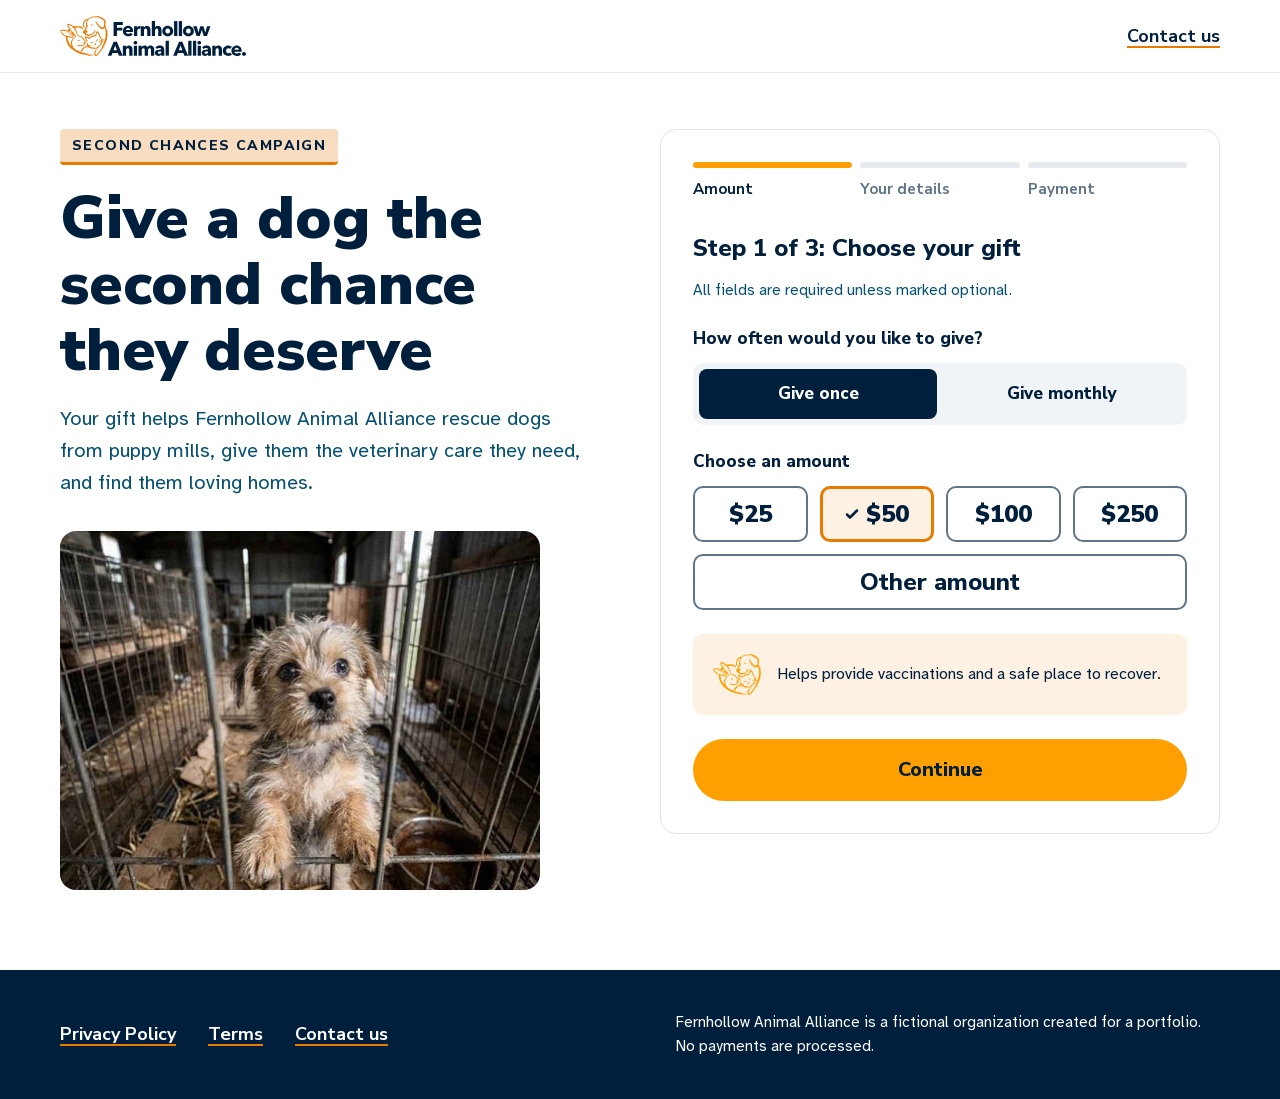
==== index.html @ 6b29ec85 "Page structure step 1" ====
<!doctype html>
<html lang="en">
  <head>
    <meta charset="utf-8" />
    <meta name="viewport" content="width=device-width, initial-scale=1" />
    <title>Donate | Fernhollow Animal Alliance</title>
    <meta
      name="description"
      content="Give a rescued dog a second chance with a gift to Fernhollow Animal Alliance, a fictional charity."
    />
    <link rel="icon" href="assets/FAA-Logo-Mark.svg" type="image/svg+xml" />

    <!-- Start downloading the two main fonts early, so text doesn't jump when they arrive -->
    <link
      rel="preload"
      href="assets/fonts/nunito-sans-latin-wght.woff2"
      as="font"
      type="font/woff2"
      crossorigin
    />
    <link
      rel="preload"
      href="assets/fonts/atkinson-hyperlegible-latin-400.woff2"
      as="font"
      type="font/woff2"
      crossorigin
    />

    <link rel="stylesheet" href="styles.css" />
    <!-- "defer" runs the script after the page has been built -->
    <script src="script.js" defer></script>
  </head>
  <body>
    <!-- Lets keyboard users jump past the header. Hidden until it gets focus. -->
    <a class="skip-link" href="#donate">Skip to donation form</a>

    <header class="site-header">
      <a href="index.html" class="logo-link">
        <img
          src="assets/FAA-Logo-horizontal.svg"
          alt="Fernhollow Animal Alliance home"
          width="220"
          height="47"
        />
      </a>
      <a href="#" class="header-link">Contact us</a>
    </header>

    <main class="page">
      <!-- Left column: the campaign story -->
      <div class="story">
        <p class="campaign-tag">Second Chances Campaign</p>
        <!-- script.js swaps this text for the B headline when the URL ends in ?v=b -->
        <h1 id="headline">Give a dog the second chance they deserve</h1>
        <p class="intro">
          Your gift helps Fernhollow Animal Alliance rescue dogs from puppy
          mills, give them the veterinary care they need, and find them loving
          homes.
        </p>
        <!-- On phones the form is below the photo, so this jumps straight to it. CSS hides it on wide screens. -->
        <a href="#donate" class="jump-link">Give now</a>
        <!-- Phones get the smaller 480px photo -->
        <img
          class="story-photo"
          src="assets/Biscuit-puppy-optimized.jpg"
          srcset="
            assets/Biscuit-puppy-optimized-480.jpg 480w,
            assets/Biscuit-puppy-optimized.jpg     962w
          "
          sizes="(max-width: 600px) 100vw, 480px"
          width="962"
          height="720"
          alt="Biscuit, a small scruffy puppy, looks out through the bars of a wire cage."
        />
      </div>

      <!-- Right column: the donation form card -->
      <div class="form-card" id="donate">
        <!-- Progress bar. The colored bars are drawn by CSS. -->
        <ol class="progress" aria-label="Donation progress">
          <li class="progress-step" aria-current="step">Amount</li>
          <li class="progress-step">Your details</li>
          <li class="progress-step">Payment</li>
        </ol>

        <!-- novalidate turns off the browser's own error bubbles, so we can show our own messages -->
        <form class="donation-form" id="donation-form" novalidate>
          <!-- Step 1: Choose your gift -->
          <section
            class="form-step"
            id="step-1"
            aria-labelledby="step-1-heading"
          >
            <!-- tabindex="-1" lets the script move focus here when the step changes -->
            <h2 id="step-1-heading" tabindex="-1">
              Step 1 of 3: Choose your gift
            </h2>
            <p class="required-note">
              All fields are required unless marked optional.
            </p>

            <!-- Real radio buttons, styled by CSS to look like a two-part toggle -->
            <fieldset class="frequency">
              <legend>How often would you like to give?</legend>
              <label class="frequency-option">
                <input type="radio" name="frequency" value="once" checked />
                <span>Give once</span>
              </label>
              <label class="frequency-option">
                <input type="radio" name="frequency" value="monthly" />
                <span>Give monthly</span>
              </label>
            </fieldset>

            <!-- Shown by script.js only when "Give monthly" is picked -->
            <p class="monthly-note" id="monthly-note" hidden>
              Monthly gifts let us plan rescues ahead. Cancel any time.
            </p>

            <!-- script.js changes these values and labels when the donor switches to monthly -->
            <fieldset class="amounts">
              <legend>Choose an amount</legend>
              <div class="amount-grid">
                <label class="amount-option">
                  <input type="radio" name="amount" value="25" />
                  <svg
                    class="check-icon"
                    aria-hidden="true"
                    focusable="false"
                    viewBox="0 0 16 16"
                    width="16"
                    height="16"
                  >
                    <path
                      d="M3 8.5l3 3 7-7"
                      fill="none"
                      stroke="currentColor"
                      stroke-width="2.5"
                      stroke-linecap="round"
                      stroke-linejoin="round"
                    />
                  </svg>
                  <span class="amount-text">$25</span>
                </label>
                <label class="amount-option">
                  <input type="radio" name="amount" value="50" checked />
                  <svg
                    class="check-icon"
                    aria-hidden="true"
                    focusable="false"
                    viewBox="0 0 16 16"
                    width="16"
                    height="16"
                  >
                    <path
                      d="M3 8.5l3 3 7-7"
                      fill="none"
                      stroke="currentColor"
                      stroke-width="2.5"
                      stroke-linecap="round"
                      stroke-linejoin="round"
                    />
                  </svg>
                  <span class="amount-text">$50</span>
                </label>
                <label class="amount-option">
                  <input type="radio" name="amount" value="100" />
                  <svg
                    class="check-icon"
                    aria-hidden="true"
                    focusable="false"
                    viewBox="0 0 16 16"
                    width="16"
                    height="16"
                  >
                    <path
                      d="M3 8.5l3 3 7-7"
                      fill="none"
                      stroke="currentColor"
                      stroke-width="2.5"
                      stroke-linecap="round"
                      stroke-linejoin="round"
                    />
                  </svg>
                  <span class="amount-text">$100</span>
                </label>
                <label class="amount-option">
                  <input type="radio" name="amount" value="250" />
                  <svg
                    class="check-icon"
                    aria-hidden="true"
                    focusable="false"
                    viewBox="0 0 16 16"
                    width="16"
                    height="16"
                  >
                    <path
                      d="M3 8.5l3 3 7-7"
                      fill="none"
                      stroke="currentColor"
                      stroke-width="2.5"
                      stroke-linecap="round"
                      stroke-linejoin="round"
                    />
                  </svg>
                  <span class="amount-text">$250</span>
                </label>
                <label class="amount-option amount-option-other">
                  <input type="radio" name="amount" value="other" />
                  <svg
                    class="check-icon"
                    aria-hidden="true"
                    focusable="false"
                    viewBox="0 0 16 16"
                    width="16"
                    height="16"
                  >
                    <path
                      d="M3 8.5l3 3 7-7"
                      fill="none"
                      stroke="currentColor"
                      stroke-width="2.5"
                      stroke-linecap="round"
                      stroke-linejoin="round"
                    />
                  </svg>
                  <span class="amount-text">Other amount</span>
                </label>
              </div>
            </fieldset>

            <!-- Shown by script.js only when "Other amount" is picked -->
            <div class="other-amount" id="other-amount-box" hidden>
              <label for="other-amount">Other amount (USD)</label>
              <p class="hint" id="other-amount-hint">Minimum gift is $5</p>
              <div class="money-input">
                <!-- The label already says USD, so screen readers skip the $ sign -->
                <span class="money-prefix" aria-hidden="true">$</span>
                <input
                  type="text"
                  id="other-amount"
                  name="other-amount"
                  inputmode="decimal"
                  autocomplete="off"
                  aria-describedby="other-amount-hint other-amount-error"
                />
              </div>
              <!-- Empty until there's an error to show. All amount errors go here. -->
              <p class="error-message" id="other-amount-error"></p>
            </div>

            <!-- Screen readers read this out politely whenever the amount changes -->
            <div class="impact">
              <img
                class="impact-icon"
                src="assets/FAA-Logo-Mark.svg"
                alt=""
                width="48"
                height="40"
              />
              <p class="impact-message" id="impact-message" aria-live="polite">
                Helps provide vaccinations and a safe place to recover.
              </p>
            </div>

            <button type="submit" class="button-primary">Continue</button>
          </section>
        </form>
      </div>
    </main>

    <footer class="site-footer">
      <ul class="footer-links">
        <li><a href="#">Privacy Policy</a></li>
        <li><a href="#">Terms</a></li>
        <li><a href="#">Contact us</a></li>
      </ul>
      <p class="footer-note">
        Fernhollow Animal Alliance is a fictional organization created for a
        portfolio. No payments are processed.
      </p>
    </footer>
  </body>
</html>
---- styles.css ----
/* ==========================================================
   Fonts
   Loaded from our own files. "swap" shows text straight away
   in a backup font, then switches when the real font arrives.
   ========================================================== */

/* Nunito Sans is a variable font: one file holds every weight
   from 200 to 1000, so we tell the browser the full range */
@font-face {
  font-family: "Nunito Sans";
  src: url("assets/fonts/nunito-sans-latin-wght.woff2") format("woff2");
  font-weight: 200 1000;
  font-display: swap;
}

@font-face {
  font-family: "Atkinson Hyperlegible";
  src: url("assets/fonts/atkinson-hyperlegible-latin-400.woff2") format("woff2");
  font-weight: 400;
  font-display: swap;
}

@font-face {
  font-family: "Atkinson Hyperlegible";
  src: url("assets/fonts/atkinson-hyperlegible-latin-700.woff2") format("woff2");
  font-weight: 700;
  font-display: swap;
}

/* ==========================================================
   Variables
   Brand colors, fonts and sizes, so we only have to change
   them in one place. Contrast notes come from _tokens.scss.
   ========================================================== */

:root {
  /* Colors */
  --navy: #001f3d; /* Main text. 16.6:1 on white */
  --teal: #045174; /* Intro text. 8.6:1 on white */
  --amber: #ffa000; /* Buttons, with navy text (8.1:1) */
  --orange: #e87a00; /* Borders and underlines only, never text on white */
  --peach: #f8dcbf;
  --cream: #fdf1e4;
  --slate: #5f7486; /* Small text and form control borders. 4.9:1 on white */
  --mist: #f1f4f7;
  --line: #dfe4e9; /* Card edges only */
  --line-light: #e6eaee; /* Decorative lines only */
  --white: #fff;

  /* Fonts */
  --font-heading: "Nunito Sans", system-ui, sans-serif;
  --font-body: "Atkinson Hyperlegible", system-ui, sans-serif;

  /* Rounded corners */
  --radius-sm: 4px;
  --radius-md: 10px;
  --radius-lg: 16px;
  --radius-pill: 999px;

  /* Layout */
  --container-max: 1160px;
  --gutter: 16px; /* Space at the sides of the page. Grows on wide screens. */

  /* Focus outline */
  --focus-width: 3px;
  --focus-offset: 3px;
}

/* ==========================================================
   Basics
   ========================================================== */

/* Make widths include padding and borders, so sizes add up as expected */
*,
*::before,
*::after {
  box-sizing: border-box;
}

/* Remove the browser's default spacing. We add our own. */
body,
h1,
h2,
p,
ol,
ul,
fieldset {
  margin: 0;
}

body {
  background: var(--white);
  color: var(--navy);
  font-family: var(--font-body);
  font-size: 1rem;
  line-height: 1.5;
}

/* Images never grow wider than the space they sit in */
img,
svg {
  display: block;
  max-width: 100%;
}

img {
  height: auto;
}

/* Form controls use the page font instead of the browser's own */
input,
button {
  font: inherit;
}

/* Anything with the "hidden" attribute stays hidden,
   even if another rule below gives it a display style */
[hidden] {
  display: none !important;
}

/* ==========================================================
   Shared pieces
   ========================================================== */

/* A clear outline on whatever has keyboard focus */
:focus-visible {
  outline: var(--focus-width) solid var(--navy);
  outline-offset: var(--focus-offset);
}

/* Navy text with an orange underline. Orange is decoration only. */
a {
  color: var(--navy);
  text-decoration-color: var(--orange);
  text-decoration-thickness: 2px;
  text-underline-offset: 4px;
}

/* Hidden above the page until someone presses Tab */
.skip-link {
  position: absolute;
  top: -100px;
  left: var(--gutter);
  z-index: 10;
  padding: 12px 20px;
  border-radius: var(--radius-pill);
  background: var(--amber);
  font-family: var(--font-heading);
  font-weight: 800;
  text-decoration: none;
}

.skip-link:focus {
  top: 16px;
}

/* The amber button style, shared by Continue and the "Give now" link.
   Navy text on amber (8.1:1) and on orange when hovered (5.7:1). */
.button-primary,
.jump-link {
  display: block;
  width: 100%;
  padding: 16px 24px;
  border: 0;
  border-radius: var(--radius-pill);
  background: var(--amber);
  color: var(--navy);
  font-family: var(--font-heading);
  font-size: 1.25rem;
  font-weight: 800;
  text-align: center;
  text-decoration: none;
  cursor: pointer;
}

.button-primary:hover,
.jump-link:hover {
  background: var(--orange);
}

/* ==========================================================
   Page layout
   Phones first: one column. Wide screens: two columns.
   The side padding keeps content inside 1160px, centered,
   while the header border and footer color still reach the edges.
   ========================================================== */

.site-header,
.page,
.site-footer {
  padding-inline: max(var(--gutter), (100% - var(--container-max)) / 2);
}

.page {
  display: grid;
  gap: 40px;
  padding-block: 32px 56px;
}

/* ==========================================================
   Header
   ========================================================== */

.site-header {
  display: flex;
  align-items: center;
  justify-content: space-between;
  gap: 16px;
  padding-block: 16px;
  border-bottom: 1px solid var(--line-light);
}

.logo-link img {
  width: 170px;
}

.header-link {
  font-family: var(--font-heading);
  font-weight: 700;
  font-size: 1.125rem;
}

/* ==========================================================
   Story column (left)
   ========================================================== */

.campaign-tag {
  display: inline-block;
  padding: 6px 12px;
  border-bottom: 3px solid var(--orange);
  border-radius: var(--radius-sm);
  background: var(--peach);
  font-family: var(--font-heading);
  font-size: 0.875rem;
  font-weight: 800;
  letter-spacing: 0.1em;
  text-transform: uppercase;
}

/* Grows with the screen, between 36px and 60px */
h1 {
  margin-top: 20px;
  font-family: var(--font-heading);
  font-size: clamp(2.25rem, 1.5rem + 3vw, 3.75rem);
  font-weight: 900;
  line-height: 1.1;
}

.intro {
  max-width: 36rem;
  margin-top: 20px;
  color: var(--teal);
  font-size: 1.125rem;
  line-height: 1.6;
}

.jump-link {
  margin-top: 24px;
}

.story-photo {
  width: 100%;
  max-width: 480px;
  margin-top: 32px;
  border-radius: var(--radius-lg);
}

/* ==========================================================
   Form card (right)
   ========================================================== */

.form-card {
  padding: 24px;
  border: 1px solid var(--line);
  border-radius: var(--radius-lg);
  background: var(--white);
  /* Leaves a little space above the card when a link jumps to it */
  scroll-margin-top: 16px;
}

/* Progress bar: a thin bar above each step name */
.progress {
  display: grid;
  grid-template-columns: repeat(3, 1fr);
  gap: 8px;
  margin-bottom: 32px;
  padding: 0;
  list-style: none;
  color: var(--slate);
  font-family: var(--font-heading);
  font-size: 0.95rem;
  font-weight: 700;
}

.progress-step::before {
  content: "";
  display: block;
  height: 6px;
  margin-bottom: 10px;
  border-radius: var(--radius-pill);
  background: var(--line-light);
}

/* The step the donor is on */
.progress-step[aria-current="step"] {
  color: var(--navy);
}

.progress-step[aria-current="step"]::before {
  background: var(--amber);
}

/* Each step stacks its parts with even space between them */
.form-step {
  display: flex;
  flex-direction: column;
  gap: 24px;
}

.form-step h2 {
  font-family: var(--font-heading);
  font-size: 1.5rem;
  font-weight: 800;
  line-height: 1.25;
}

.required-note {
  margin-top: -8px;
  color: var(--teal);
  font-size: 0.95rem;
}

/* Remove the default box around groups of options */
fieldset {
  min-width: 0;
  padding: 0;
  border: 0;
}

legend {
  padding: 0 0 12px;
  font-family: var(--font-heading);
  font-size: 1.0625rem;
  font-weight: 800;
}

/* Hidden on screen but still read by screen readers.
   Used for the "Error:" label, and for the real radio circles,
   where the styled box around each one is what people see. */
.visually-hidden,
.frequency-option input,
.amount-option input {
  position: absolute;
  width: 1px;
  height: 1px;
  overflow: hidden;
  clip-path: inset(50%);
  white-space: nowrap;
}

/* --- Frequency: two radios that look like one toggle --- */

.frequency {
  display: grid;
  grid-template-columns: 1fr 1fr;
}

.frequency-option {
  padding: 6px;
  background: var(--mist);
  cursor: pointer;
}

.frequency-option:first-of-type {
  padding-right: 3px;
  border-radius: var(--radius-md) 0 0 var(--radius-md);
}

.frequency-option:last-of-type {
  padding-left: 3px;
  border-radius: 0 var(--radius-md) var(--radius-md) 0;
}

.frequency-option span {
  display: block;
  padding: 12px 8px;
  border-radius: 8px;
  font-family: var(--font-heading);
  font-size: 1.0625rem;
  font-weight: 800;
  text-align: center;
}

/* The chosen option fills navy */
.frequency-option input:checked + span {
  background: var(--navy);
  color: var(--white);
}

/* The radio itself is hidden, so show the focus outline on its box instead */
.frequency-option:has(input:focus-visible) {
  outline: var(--focus-width) solid var(--navy);
  outline-offset: var(--focus-offset);
}

.monthly-note {
  margin-top: -8px;
  color: var(--teal);
}

/* --- Amounts --- */

/* Two across on small phones, so "$250" still fits */
.amount-grid {
  display: grid;
  grid-template-columns: repeat(2, 1fr);
  gap: 12px;
}

.amount-option {
  display: flex;
  align-items: center;
  justify-content: center;
  gap: 6px;
  min-height: 56px;
  padding: 8px;
  border: 2px solid var(--slate);
  border-radius: var(--radius-md);
  background: var(--white);
  font-family: var(--font-heading);
  font-size: 1.375rem;
  font-weight: 900;
  cursor: pointer;
}

/* "Other amount" takes a whole row */
.amount-option-other {
  grid-column: 1 / -1;
  font-size: 1.125rem;
  font-weight: 800;
}

.amount-option:hover {
  border-color: var(--navy);
}

/* The check icon only shows on the chosen amount */
.check-icon {
  display: none;
  flex-shrink: 0;
}

/* The chosen amount: thicker orange border, cream fill and a check icon,
   so it never relies on color alone. The padding shrinks by 1px to make
   up for the thicker border, so the box stays the same size. */
.amount-option:has(input:checked) {
  padding: 7px;
  border: 3px solid var(--orange);
  background: var(--cream);
}

.amount-option:has(input:checked) .check-icon {
  display: block;
}

/* The radio itself is hidden, so show the focus outline on its box instead */
.amount-option:has(input:focus-visible) {
  outline: var(--focus-width) solid var(--navy);
  outline-offset: var(--focus-offset);
}

/* --- Other amount box --- */

.other-amount label {
  display: block;
  font-family: var(--font-heading);
  font-size: 1.0625rem;
  font-weight: 800;
}

.hint {
  margin-bottom: 8px;
  color: var(--slate);
  font-size: 0.95rem;
}

/* The $ sits inside the input, on the left */
.money-input {
  position: relative;
}

.money-prefix {
  position: absolute;
  top: 50%;
  left: 14px;
  transform: translateY(-50%);
  font-size: 1.125rem;
}

.money-input input {
  width: 100%;
  min-height: 48px;
  padding: 8px 12px 8px 30px;
  border: 2px solid var(--slate);
  border-radius: var(--radius-md);
  color: var(--navy);
  font-size: 1.125rem;
}

/* When typing in the box: a navy border with a soft peach ring around it,
   instead of the usual navy outline, which looked too heavy here.
   The see-through outline only shows in Windows high-contrast mode,
   which removes shadows, so focus is still visible there. */
.money-input input:focus-visible {
  border-color: var(--navy);
  outline: 2px solid transparent;
  box-shadow: 0 0 0 4px var(--peach);
}

/* --- Errors --- */

/* A field group with an error gets an orange stripe down its left side */
.has-error {
  padding-left: 12px;
  border-left: 4px solid var(--orange);
}

/* An input with an error gets a navy border, not orange,
   because orange is too faint for a field's edge (2.9:1) */
.money-input input[aria-invalid="true"] {
  border-color: var(--navy);
}

/* Bold navy words with a "!" icon, so errors never rely on color alone */
.error-message {
  display: flex;
  align-items: flex-start;
  gap: 8px;
  margin-top: 8px;
  font-weight: 700;
}

/* Empty error spots take up no space */
.error-message:empty {
  display: none;
}

/* Navy "!" on an orange circle (5.7:1) */
.error-icon {
  display: grid;
  place-items: center;
  flex-shrink: 0;
  width: 20px;
  height: 20px;
  margin-top: 2px;
  border-radius: 50%;
  background: var(--orange);
  color: var(--navy);
  font-family: var(--font-heading);
  font-size: 0.8125rem;
  font-weight: 900;
}

/* --- Impact message --- */

.impact {
  display: flex;
  align-items: center;
  gap: 16px;
  padding: 20px;
  border-radius: var(--radius-md);
  background: var(--cream);
}

.impact-icon {
  flex-shrink: 0;
}

/* ==========================================================
   Footer
   ========================================================== */

.site-footer {
  display: flex;
  flex-wrap: wrap;
  align-items: center;
  justify-content: space-between;
  gap: 24px;
  padding-block: 40px;
  background: var(--navy);
  color: var(--white);
}

.footer-links {
  display: flex;
  flex-wrap: wrap;
  gap: 12px 32px;
  padding: 0;
  list-style: none;
}

/* White links with orange underlines. Orange on navy passes (5.7:1). */
.site-footer a {
  color: var(--white);
  font-family: var(--font-heading);
  font-size: 1.125rem;
  font-weight: 700;
}

/* Navy outlines would vanish on the navy footer, so use amber here */
.site-footer :focus-visible {
  outline-color: var(--amber);
}

.footer-note {
  max-width: 34rem;
  font-size: 0.95rem;
  line-height: 1.6;
}

/* ==========================================================
   Wider screens
   Sizes are in em, so the layout also adapts at 200% zoom.
   ========================================================== */

/* 480px and up: amounts fit four across */
@media (min-width: 30em) {
  .amount-grid {
    grid-template-columns: repeat(4, 1fr);
  }
}

/* 900px and up: story on the left, form on the right */
@media (min-width: 56.25em) {
  :root {
    --gutter: 24px;
  }

  .page {
    grid-template-columns: 1fr minmax(0, 560px);
    gap: 64px;
    align-items: start;
    padding-block: 56px 80px;
  }

  .logo-link img {
    width: 186px;
  }

  .intro {
    font-size: 1.25rem;
  }

  /* The form is already in view, so the jump link isn't needed */
  .jump-link {
    display: none;
  }

  .form-card {
    padding: 32px;
  }

  .amount-option {
    font-size: 1.5rem;
  }
}

/* ==========================================================
   Motion
   Smooth scrolling and color fades only for people who
   haven't asked their device to reduce motion.
   ========================================================== */

@media (prefers-reduced-motion: no-preference) {
  html {
    scroll-behavior: smooth;
  }

  .button-primary,
  .jump-link,
  .amount-option,
  .frequency-option span {
    transition:
      background-color 0.15s,
      border-color 0.15s,
      color 0.15s;
  }
}
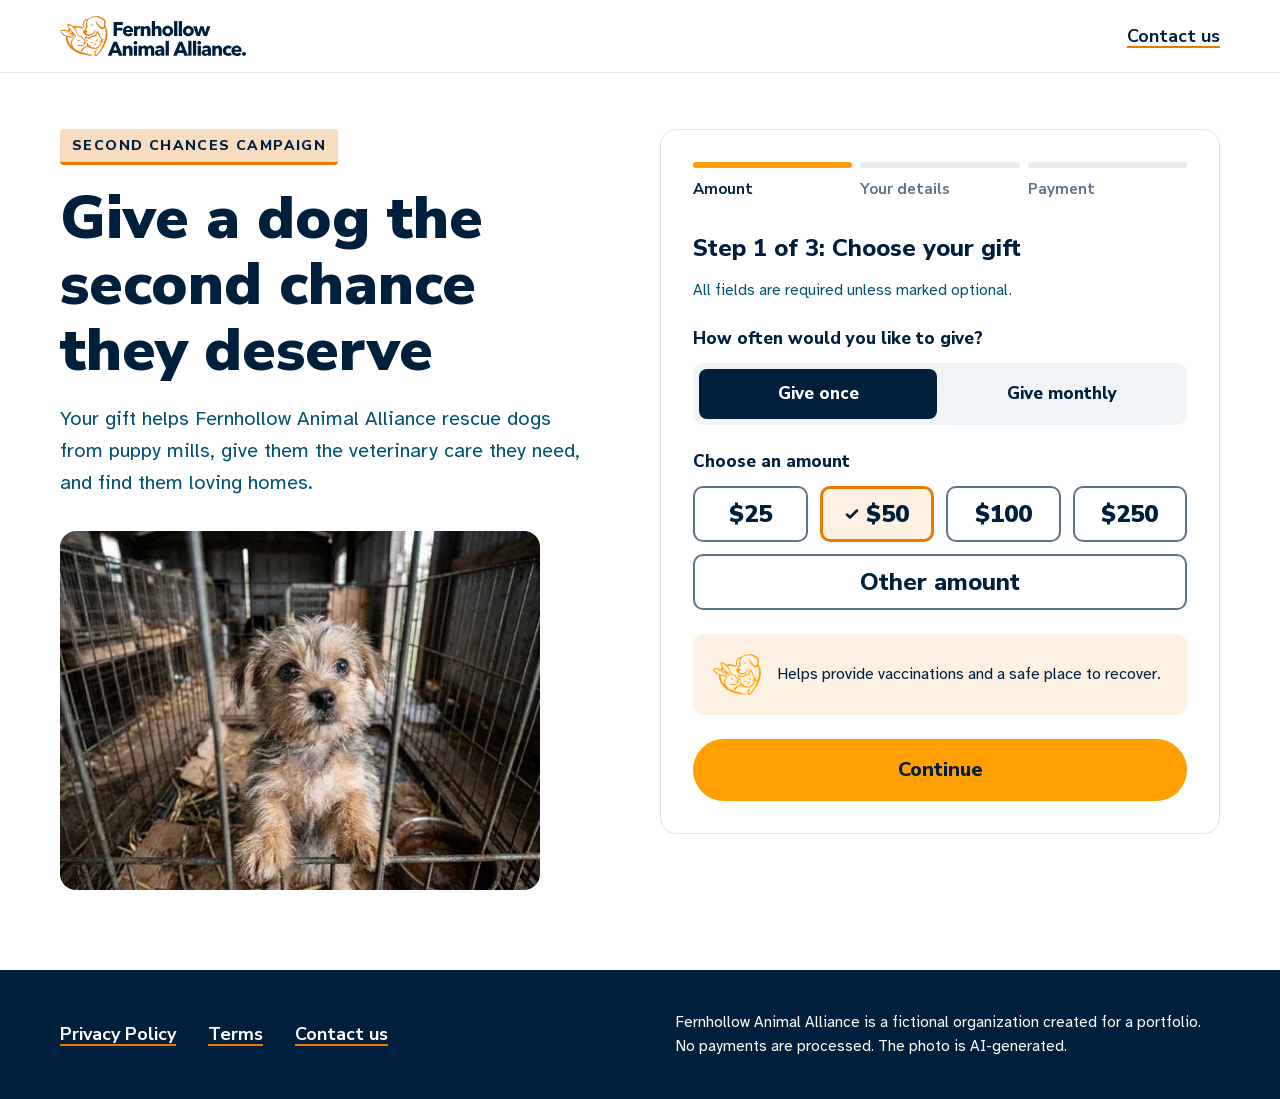
==== commit 70097f50: "Add README, live-site test screenshots and AI photo note - README: what it does, accessibility (WCAG" ====
--- a/index.html
+++ b/index.html
@@ -76,15 +76,34 @@
 
       <!-- Right column: the donation form card -->
       <div class="form-card" id="donate">
-        <!-- Progress bar. The colored bars are drawn by CSS. -->
+        <!-- Progress bar. The colored bars are drawn by CSS.
+             script.js fills the hidden "(completed)" text for finished steps. -->
         <ol class="progress" aria-label="Donation progress">
-          <li class="progress-step" aria-current="step">Amount</li>
-          <li class="progress-step">Your details</li>
-          <li class="progress-step">Payment</li>
+          <li class="progress-step" aria-current="step">
+            Amount<span class="visually-hidden completed-text"></span>
+          </li>
+          <li class="progress-step">
+            Your details<span class="visually-hidden completed-text"></span>
+          </li>
+          <li class="progress-step">
+            Payment<span class="visually-hidden completed-text"></span>
+          </li>
         </ol>
 
         <!-- novalidate turns off the browser's own error bubbles, so we can show our own messages -->
         <form class="donation-form" id="donation-form" novalidate>
+          <!-- Error summary, shared by all steps. Shown by script.js when a step
+               has more than one error. tabindex="-1" lets focus move here. -->
+          <div class="error-summary" id="error-summary" tabindex="-1" hidden>
+            <span class="error-summary-icon" aria-hidden="true">!</span>
+            <div>
+              <h2 class="error-summary-title" id="error-summary-title"></h2>
+              <!-- Used for one-line messages, like a declined card -->
+              <p class="error-summary-text" id="error-summary-text"></p>
+              <ul class="error-summary-list" id="error-summary-list"></ul>
+            </div>
+          </div>
+
           <!-- Step 1: Choose your gift -->
           <section
             class="form-step"
@@ -104,11 +123,15 @@
               <legend>How often would you like to give?</legend>
               <label class="frequency-option">
                 <input type="radio" name="frequency" value="once" checked />
-                <span>Give once</span>
+                <span class="option-label">
+                  Give <span class="option-word">once</span>
+                </span>
               </label>
               <label class="frequency-option">
                 <input type="radio" name="frequency" value="monthly" />
-                <span>Give monthly</span>
+                <span class="option-label">
+                  Give <span class="option-word">monthly</span>
+                </span>
               </label>
             </fieldset>
 
@@ -230,13 +253,14 @@
             </fieldset>
 
             <!-- Shown by script.js only when "Other amount" is picked -->
-            <div class="other-amount" id="other-amount-box" hidden>
+            <div class="field other-amount" id="other-amount-box" hidden>
               <label for="other-amount">Other amount (USD)</label>
               <p class="hint" id="other-amount-hint">Minimum gift is $5</p>
               <div class="money-input">
                 <!-- The label already says USD, so screen readers skip the $ sign -->
                 <span class="money-prefix" aria-hidden="true">$</span>
                 <input
+                  class="text-input"
                   type="text"
                   id="other-amount"
                   name="other-amount"
@@ -265,7 +289,308 @@
 
             <button type="submit" class="button-primary">Continue</button>
           </section>
+
+          <!-- Step 2: Your details. Hidden until step 1 is done. -->
+          <section
+            class="form-step"
+            id="step-2"
+            aria-labelledby="step-2-heading"
+            hidden
+          >
+            <h2 id="step-2-heading" tabindex="-1">Step 2 of 3: Your details</h2>
+            <p class="required-note">
+              All fields are required unless marked optional.
+            </p>
+
+            <!-- script.js fills in the amount and how often -->
+            <p class="gift-summary">
+              Your gift: <strong id="gift-amount">$50</strong>
+              <span id="gift-frequency">one-time</span>.
+              <!-- A button, because it does something on the page instead of going somewhere -->
+              <button type="button" class="link-button" id="change-gift">
+                Change<span class="visually-hidden"> your gift</span>
+              </button>
+            </p>
+
+            <!-- Pairs of fields: side by side from 480px, stacked on small phones -->
+            <div class="field-row">
+              <div class="field">
+                <label for="first-name">First name</label>
+                <input
+                  class="text-input"
+                  type="text"
+                  id="first-name"
+                  name="first-name"
+                  autocomplete="given-name"
+                  aria-describedby="first-name-error"
+                />
+                <p class="error-message" id="first-name-error"></p>
+              </div>
+              <div class="field">
+                <label for="last-name">Last name</label>
+                <input
+                  class="text-input"
+                  type="text"
+                  id="last-name"
+                  name="last-name"
+                  autocomplete="family-name"
+                  aria-describedby="last-name-error"
+                />
+                <p class="error-message" id="last-name-error"></p>
+              </div>
+            </div>
+
+            <div class="field">
+              <label for="email">Email address</label>
+              <p class="hint" id="email-hint">We'll send your receipt here.</p>
+              <input
+                class="text-input"
+                type="email"
+                id="email"
+                name="email"
+                autocomplete="email"
+                aria-describedby="email-hint email-error"
+              />
+              <p class="error-message" id="email-error"></p>
+            </div>
+
+            <div class="field-row">
+              <div class="field">
+                <label for="country">Country</label>
+                <select
+                  class="text-input"
+                  id="country"
+                  name="country"
+                  autocomplete="country-name"
+                  aria-describedby="country-error"
+                >
+                  <option value="">Select…</option>
+                  <option value="US">United States</option>
+                  <option value="CA">Canada</option>
+                  <option value="GB">United Kingdom</option>
+                  <option value="AU">Australia</option>
+                  <option value="IE">Ireland</option>
+                  <option value="NZ">New Zealand</option>
+                  <option value="ZA">South Africa</option>
+                </select>
+                <p class="error-message" id="country-error"></p>
+              </div>
+
+              <div class="field">
+                <label for="postal-code">Postal code</label>
+                <input
+                  class="text-input"
+                  type="text"
+                  id="postal-code"
+                  name="postal-code"
+                  autocomplete="postal-code"
+                  aria-describedby="postal-code-error"
+                />
+                <p class="error-message" id="postal-code-error"></p>
+              </div>
+            </div>
+
+            <!-- Unticked by default, and separate from giving -->
+            <div class="checkbox-field">
+              <input type="checkbox" id="email-updates" name="email-updates" />
+              <label for="email-updates">
+                Yes, email me updates about rescues and ways to help. You can
+                unsubscribe at any time.
+              </label>
+            </div>
+
+            <!-- type="button" so Back doesn't submit the form -->
+            <div class="step-buttons">
+              <button
+                type="button"
+                class="button-secondary"
+                id="back-to-step-1"
+              >
+                Back
+              </button>
+              <button type="submit" class="button-primary">
+                Continue to payment
+              </button>
+            </div>
+
+            <p class="privacy-note">
+              We use your details to process your gift and send your receipt.
+              Read our <a href="#">Privacy Policy</a>.
+            </p>
+          </section>
+
+          <!-- Step 3: Payment. Hidden until step 2 is done. -->
+          <section
+            class="form-step"
+            id="step-3"
+            aria-labelledby="step-3-heading"
+            hidden
+          >
+            <h2 id="step-3-heading" tabindex="-1">Step 3 of 3: Payment</h2>
+            <p class="required-note">
+              All fields are required unless marked optional.
+            </p>
+
+            <p class="demo-note">
+              <strong>This is a demo.</strong> No payment will be processed.
+              Use the test card <strong>4242 4242 4242 4242</strong> with any
+              future expiry date and any 3-digit CVC.
+            </p>
+
+            <!-- The card fields have no "name", so the browser can never
+                 include them if the form is ever submitted -->
+            <div class="field">
+              <label for="card-number">Card number</label>
+              <input
+                class="text-input"
+                type="text"
+                id="card-number"
+                inputmode="numeric"
+                autocomplete="cc-number"
+                aria-describedby="card-number-error"
+              />
+              <p class="error-message" id="card-number-error"></p>
+            </div>
+
+            <div class="field-row">
+              <div class="field">
+                <label for="card-expiry">Expiry date (MM/YY)</label>
+                <input
+                  class="text-input"
+                  type="text"
+                  id="card-expiry"
+                  inputmode="numeric"
+                  autocomplete="cc-exp"
+                  aria-describedby="card-expiry-error"
+                />
+                <p class="error-message" id="card-expiry-error"></p>
+              </div>
+
+              <div class="field">
+                <label for="card-cvc">Security code (CVC)</label>
+                <input
+                  class="text-input"
+                  type="text"
+                  id="card-cvc"
+                  inputmode="numeric"
+                  autocomplete="cc-csc"
+                  aria-describedby="card-cvc-error"
+                />
+                <p class="error-message" id="card-cvc-error"></p>
+              </div>
+            </div>
+
+            <!-- Unticked by default. script.js fills in the fee. -->
+            <div class="checkbox-field">
+              <input type="checkbox" id="cover-fee" name="cover-fee" />
+              <label for="cover-fee">
+                Add <strong id="fee-amount">$1.75</strong> to cover processing
+                fees, so more of my gift goes to animals.
+              </label>
+            </div>
+
+            <!-- Shown by script.js only for monthly gifts -->
+            <p class="monthly-notice" id="monthly-notice" hidden>
+              You'll be charged <strong id="monthly-total">$15</strong> today
+              and then every month until you cancel. You can cancel at any
+              time.
+            </p>
+
+            <div class="step-buttons">
+              <button type="button" class="button-secondary" id="back-to-step-2">
+                Back
+              </button>
+              <!-- script.js writes the amount, like "Give $50 once" -->
+              <button type="submit" class="button-primary" id="give-button">
+                Give $50 once
+              </button>
+            </div>
+
+            <p class="privacy-note">
+              This is a demo, so card details are never sent or stored.
+            </p>
+
+            <!-- Hidden on screen. Screen readers announce what's put in here,
+                 like "Processing your gift…" -->
+            <p class="visually-hidden" role="status" id="payment-status"></p>
+          </section>
         </form>
+
+        <!-- Thank-you step. Shown by script.js after a successful payment.
+             It sits outside the form, so its buttons can never submit it. -->
+        <section
+          class="thank-you"
+          id="thank-you"
+          aria-labelledby="thank-you-heading"
+          hidden
+        >
+          <img
+            class="thank-you-logo"
+            src="assets/FAA-Logo-Mark.svg"
+            alt=""
+            width="64"
+            height="54"
+          />
+          <!-- tabindex="-1" lets the script move focus here -->
+          <h2 id="thank-you-heading" tabindex="-1">
+            Thank you, <span id="thank-you-name"></span>.
+          </h2>
+          <!-- script.js fills in the amount, how often and the email -->
+          <p>
+            Your <strong id="thank-you-gift">$50 one-time</strong> gift is
+            helping dogs like Biscuit get the care and the home they deserve.
+            A receipt is on its way to <strong id="thank-you-email"></strong>.
+          </p>
+          <!-- Straight after the receipt sentence, because it's about that sentence -->
+          <p class="privacy-note demo-email-note">Demo: no email is actually sent.</p>
+          <!-- What the gift does, reusing step 1's impact lines -->
+          <p class="thank-you-impact" id="thank-you-impact"></p>
+
+          <div class="thank-you-card">
+            <h3>Add your voice</h3>
+            <p>Sign our petition to end puppy mill cruelty.</p>
+            <!-- There's no petition page, so the button says "(demo)" and
+                 explains instead of linking nowhere -->
+            <button type="button" class="button-primary" id="petition-button">
+              Sign petition (demo)
+            </button>
+            <!-- A status message: screen readers read it out when it's filled -->
+            <p class="thank-you-note" id="petition-note" role="status"></p>
+          </div>
+
+          <div class="thank-you-card">
+            <h3>Spread the word</h3>
+            <p>Share this campaign with a friend.</p>
+            <button type="button" class="button-secondary" id="copy-link-button">
+              Copy link
+            </button>
+            <!-- Shown only if the browser can't copy for us -->
+            <div class="field" id="copy-fallback" hidden>
+              <label for="share-link">Copy this link:</label>
+              <input class="text-input" type="text" id="share-link" readonly />
+            </div>
+          </div>
+
+          <!-- Shown only to donors who didn't tick the email box in step 2 -->
+          <div class="updates-signup" id="updates-signup" hidden>
+            <p>Want to hear how your gift is used?</p>
+            <button type="button" class="button-secondary" id="updates-button">
+              Sign up for updates
+            </button>
+            <!-- tabindex="-1" lets focus move here when the button disappears -->
+            <p class="thank-you-note" id="updates-done" tabindex="-1" hidden>
+              You're signed up for updates.
+            </p>
+          </div>
+
+          <button type="button" class="button-secondary restart-button" id="restart-button">
+            Restart demo
+          </button>
+
+          <!-- Hidden on screen. Screen readers announce what's put in here,
+               like "Link copied" -->
+          <p class="visually-hidden" role="status" id="thank-you-status"></p>
+        </section>
       </div>
     </main>
 
@@ -277,7 +602,7 @@
       </ul>
       <p class="footer-note">
         Fernhollow Animal Alliance is a fictional organization created for a
-        portfolio. No payments are processed.
+        portfolio. No payments are processed. The photo is AI-generated.
       </p>
     </footer>
   </body>
--- a/styles.css
+++ b/styles.css
@@ -81,6 +81,7 @@
 body,
 h1,
 h2,
+h3,
 p,
 ol,
 ul,
@@ -179,6 +180,42 @@
   background: var(--orange);
 }
 
+/* While a payment is processing, the Give button can't be pressed again */
+.button-primary[aria-disabled="true"] {
+  cursor: progress;
+}
+
+/* The quieter button, used for Back: navy outline on white */
+.button-secondary {
+  padding: 14px 24px;
+  border: 2px solid var(--navy);
+  border-radius: var(--radius-pill);
+  background: var(--white);
+  color: var(--navy);
+  font-family: var(--font-heading);
+  font-size: 1.25rem;
+  font-weight: 800;
+  cursor: pointer;
+}
+
+.button-secondary:hover {
+  background: var(--mist);
+}
+
+/* A button that looks like a link, for "Change" */
+.link-button {
+  padding: 0;
+  border: 0;
+  background: none;
+  color: var(--navy);
+  font-weight: 700;
+  text-decoration: underline;
+  text-decoration-color: var(--orange);
+  text-decoration-thickness: 2px;
+  text-underline-offset: 4px;
+  cursor: pointer;
+}
+
 /* ==========================================================
    Page layout
    Phones first: one column. Wide screens: two columns.
@@ -236,6 +273,14 @@
   font-weight: 800;
   letter-spacing: 0.1em;
   text-transform: uppercase;
+}
+
+/* When a heading or question wraps, split it into even lines,
+   so one word isn't left alone on the last line */
+h1,
+h2,
+legend {
+  text-wrap: balance;
 }
 
 /* Grows with the screen, between 36px and 60px */
@@ -311,6 +356,15 @@
   background: var(--amber);
 }
 
+/* Finished steps keep their amber bar. Screen readers hear "(completed)". */
+.progress-step.is-complete {
+  color: var(--navy);
+}
+
+.progress-step.is-complete::before {
+  background: var(--amber);
+}
+
 /* Each step stacks its parts with even space between them */
 .form-step {
   display: flex;
@@ -323,6 +377,8 @@
   font-size: 1.5rem;
   font-weight: 800;
   line-height: 1.25;
+  /* Leaves a little space above the heading when focus scrolls to it */
+  scroll-margin-top: 16px;
 }
 
 .required-note {
@@ -382,7 +438,7 @@
   border-radius: 0 var(--radius-md) var(--radius-md) 0;
 }
 
-.frequency-option span {
+.option-label {
   display: block;
   padding: 12px 8px;
   border-radius: 8px;
@@ -393,7 +449,7 @@
 }
 
 /* The chosen option fills navy */
-.frequency-option input:checked + span {
+.frequency-option input:checked + .option-label {
   background: var(--navy);
   color: var(--white);
 }
@@ -470,13 +526,16 @@
   outline-offset: var(--focus-offset);
 }
 
-/* --- Other amount box --- */
-
-.other-amount label {
+/* --- Fields: a label, an optional hint, the input and an error spot --- */
+
+.field label {
   display: block;
+  margin-bottom: 6px;
   font-family: var(--font-heading);
   font-size: 1.0625rem;
   font-weight: 800;
+  /* Leaves space above the label when an error summary link scrolls to it */
+  scroll-margin-top: 16px;
 }
 
 .hint {
@@ -484,6 +543,37 @@
   color: var(--slate);
   font-size: 0.95rem;
 }
+
+/* Every text box and the country select share this look */
+.text-input {
+  width: 100%;
+  min-height: 48px;
+  padding: 8px 12px;
+  border: 2px solid var(--slate);
+  border-radius: var(--radius-md);
+  background: var(--white);
+  color: var(--navy);
+  font-size: 1.125rem;
+}
+
+/* When typing in a box: a navy border with a soft peach ring around it,
+   instead of the usual navy outline, which looked too heavy here.
+   The see-through outline only shows in Windows high-contrast mode,
+   which removes shadows, so focus is still visible there. */
+.text-input:focus-visible {
+  border-color: var(--navy);
+  outline: 2px solid transparent;
+  box-shadow: 0 0 0 4px var(--peach);
+}
+
+/* Pairs of fields (first and last name, country and postal code):
+   stacked on small phones, side by side from 480px */
+.field-row {
+  display: grid;
+  gap: 24px;
+}
+
+/* --- Other amount box --- */
 
 /* The $ sits inside the input, on the left */
 .money-input {
@@ -498,24 +588,62 @@
   font-size: 1.125rem;
 }
 
-.money-input input {
-  width: 100%;
-  min-height: 48px;
-  padding: 8px 12px 8px 30px;
-  border: 2px solid var(--slate);
+.money-input .text-input {
+  padding-left: 30px;
+}
+
+/* --- Step 2 pieces --- */
+
+/* Light grey boxes for the gift summary (step 2) and monthly notice (step 3) */
+.gift-summary,
+.monthly-notice {
+  padding: 12px 16px;
   border-radius: var(--radius-md);
-  color: var(--navy);
-  font-size: 1.125rem;
-}
-
-/* When typing in the box: a navy border with a soft peach ring around it,
-   instead of the usual navy outline, which looked too heavy here.
-   The see-through outline only shows in Windows high-contrast mode,
-   which removes shadows, so focus is still visible there. */
-.money-input input:focus-visible {
-  border-color: var(--navy);
-  outline: 2px solid transparent;
-  box-shadow: 0 0 0 4px var(--peach);
+  background: var(--mist);
+}
+
+/* The browser's own checkbox, a bit bigger and navy when ticked */
+.checkbox-field {
+  display: flex;
+  align-items: flex-start;
+  gap: 12px;
+}
+
+.checkbox-field input {
+  flex-shrink: 0;
+  width: 24px;
+  height: 24px;
+  margin: 0;
+  accent-color: var(--navy);
+}
+
+/* Back and Continue sit side by side. On narrow phones,
+   Continue drops below Back instead of squashing its words. */
+.step-buttons {
+  display: flex;
+  flex-wrap: wrap;
+  gap: 12px;
+}
+
+.step-buttons .button-primary {
+  flex: 1 1 12rem;
+  width: auto;
+}
+
+/* The privacy line (step 2) and the "never sent or stored" line (step 3) */
+.privacy-note {
+  color: var(--slate);
+  font-size: 0.95rem;
+}
+
+/* --- Step 3 pieces --- */
+
+/* The demo note: peach with an orange stripe, navy text (12.7:1) */
+.demo-note {
+  padding: 12px 16px;
+  border-left: 4px solid var(--orange);
+  border-radius: var(--radius-sm);
+  background: var(--peach);
 }
 
 /* --- Errors --- */
@@ -528,7 +656,7 @@
 
 /* An input with an error gets a navy border, not orange,
    because orange is too faint for a field's edge (2.9:1) */
-.money-input input[aria-invalid="true"] {
+.text-input[aria-invalid="true"] {
   border-color: var(--navy);
 }
 
@@ -562,6 +690,73 @@
   font-weight: 900;
 }
 
+/* The summary box: shown when a step has more than one error.
+   White text on navy (16.6:1), with links to each field. */
+.error-summary {
+  display: flex;
+  gap: 12px;
+  margin-bottom: 24px;
+  padding: 16px 18px;
+  border-radius: var(--radius-md);
+  background: var(--navy);
+  color: var(--white);
+}
+
+/* Navy "!" on an amber circle (8.1:1) */
+.error-summary-icon {
+  display: grid;
+  place-items: center;
+  flex-shrink: 0;
+  width: 24px;
+  height: 24px;
+  border-radius: 50%;
+  background: var(--amber);
+  color: var(--navy);
+  font-family: var(--font-heading);
+  font-weight: 900;
+}
+
+.error-summary-title {
+  font-family: var(--font-heading);
+  font-size: 1.0625rem;
+  font-weight: 800;
+}
+
+.error-summary-text {
+  margin-top: 6px;
+}
+
+/* The summary uses either the one-line text or the list,
+   so whichever one is empty takes up no space */
+.error-summary-text:empty,
+.error-summary-list:empty {
+  display: none;
+}
+
+/* A bulleted list, so each error reads as its own item */
+.error-summary-list {
+  display: grid;
+  gap: 6px;
+  margin-top: 8px;
+  padding-left: 1.25rem;
+  list-style: disc;
+}
+
+/* Amber bullets on navy (8.1:1) */
+.error-summary-list li::marker {
+  color: var(--amber);
+}
+
+/* White links with orange underlines, like the footer (5.7:1) */
+.error-summary a {
+  color: var(--white);
+}
+
+/* Navy outlines would vanish on the navy box, so use amber here */
+.error-summary a:focus-visible {
+  outline-color: var(--amber);
+}
+
 /* --- Impact message --- */
 
 .impact {
@@ -575,6 +770,79 @@
 
 .impact-icon {
   flex-shrink: 0;
+}
+
+/* ==========================================================
+   Thank-you step
+   ========================================================== */
+
+/* Stacks its parts with even space between them, like the form steps */
+.thank-you {
+  display: flex;
+  flex-direction: column;
+  gap: 20px;
+}
+
+.thank-you-logo {
+  align-self: center;
+}
+
+.thank-you h2 {
+  font-family: var(--font-heading);
+  font-size: 1.75rem;
+  font-weight: 900;
+  line-height: 1.2;
+  text-align: center;
+  /* Leaves a little space above the heading when focus scrolls to it */
+  scroll-margin-top: 16px;
+}
+
+/* Sits close under the receipt sentence it's about */
+.demo-email-note {
+  margin-top: -12px;
+}
+
+/* What the gift does: the same cream box as the impact line in step 1 */
+.thank-you-impact {
+  padding: 16px 20px;
+  border-radius: var(--radius-md);
+  background: var(--cream);
+}
+
+/* The petition and share cards. They stack, because even on desktop
+   the form card is too narrow for two cards with full-size buttons. */
+.thank-you-card {
+  display: flex;
+  flex-direction: column;
+  gap: 12px;
+  padding: 20px;
+  border: 1px solid var(--line);
+  border-radius: var(--radius-md);
+}
+
+.thank-you-card h3 {
+  font-family: var(--font-heading);
+  font-size: 1.125rem;
+  font-weight: 800;
+}
+
+/* Short confirmations, like "You're signed up for updates" */
+.thank-you-note {
+  color: var(--teal);
+  font-weight: 700;
+}
+
+.updates-signup {
+  display: flex;
+  flex-direction: column;
+  gap: 12px;
+  padding: 20px;
+  border-radius: var(--radius-md);
+  background: var(--mist);
+}
+
+.restart-button {
+  align-self: center;
 }
 
 /* ==========================================================
@@ -620,6 +888,43 @@
 }
 
 /* ==========================================================
+   Very small phones (under 375px, like 320px and 360px)
+   Small tweaks so things fit neatly in the narrow space.
+   ========================================================== */
+
+@media (max-width: 23.375em) {
+  /* "Give / once" and "Give / monthly" both on two lines,
+     so the two halves of the toggle match */
+  .option-word {
+    display: block;
+  }
+
+  /* The impact icon sits above its sentence */
+  .impact {
+    flex-direction: column;
+    text-align: center;
+  }
+
+  .impact-message {
+    text-wrap: balance;
+  }
+
+  /* Less padding in the thank-you boxes, so their buttons are wider */
+  .thank-you-card,
+  .updates-signup {
+    padding: 16px;
+  }
+
+  /* Smaller button text, so "Continue to payment" fits on one line */
+  .button-primary,
+  .button-secondary,
+  .jump-link {
+    padding-inline: 16px;
+    font-size: 1.0625rem;
+  }
+}
+
+/* ==========================================================
    Wider screens
    Sizes are in em, so the layout also adapts at 200% zoom.
    ========================================================== */
@@ -628,6 +933,10 @@
 @media (min-width: 30em) {
   .amount-grid {
     grid-template-columns: repeat(4, 1fr);
+  }
+
+  .field-row {
+    grid-template-columns: 1fr 1fr;
   }
 }
 
@@ -678,9 +987,10 @@
   }
 
   .button-primary,
+  .button-secondary,
   .jump-link,
   .amount-option,
-  .frequency-option span {
+  .option-label {
     transition:
       background-color 0.15s,
       border-color 0.15s,
